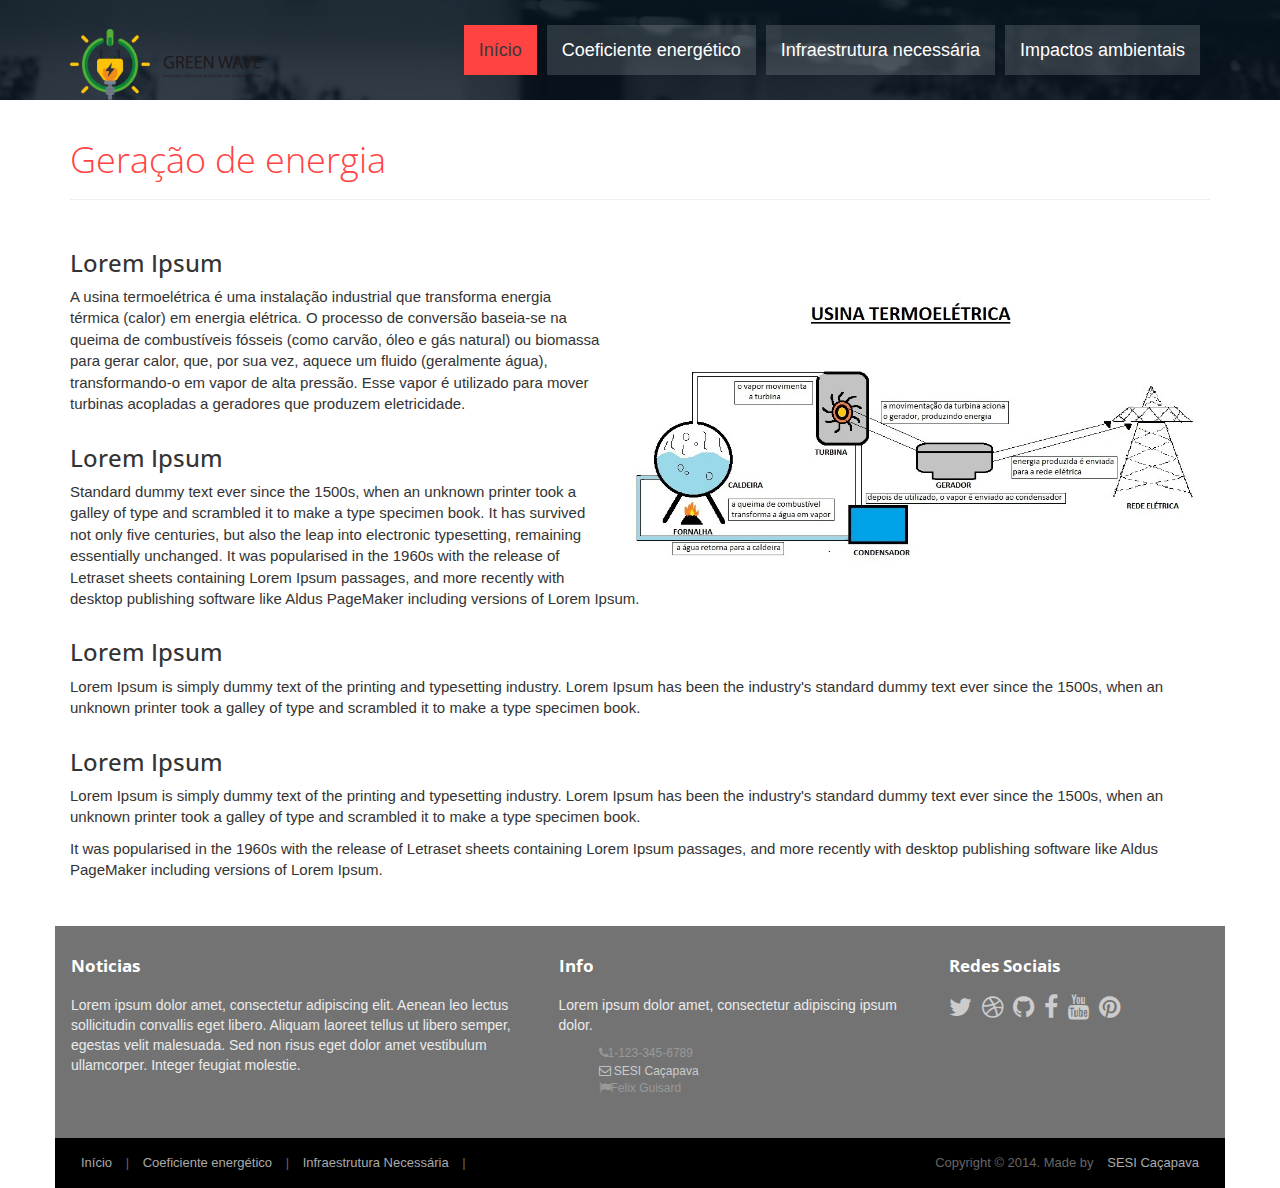
==== index.html @ 2f30c7b3 "Estrutura Index" ====
<!DOCTYPE html>
<html lang="pt-br">

<head>
  <meta charset="utf-8">
  <meta name="viewport" content="width=device-width, initial-scale=1.0">
  <meta name="description" content="Termoelétrica">
  <meta name="author" content="webThemez.com">
  <title>Termoelétrica</title>
  <link rel="stylesheet" media="screen" href="http://fonts.googleapis.com/css?family=Open+Sans:300,400,700">
  <link rel="stylesheet" href="assets/css/bootstrap.min.css">
  <link rel="stylesheet" href="assets/css/font-awesome.min.css">
  <link rel="stylesheet" href="assets/css/bootstrap-theme.css" media="screen">
  <link rel="stylesheet" href="assets/css/style.css">
</head>

<body>
  <div class="navbar navbar-inverse navbar-fixed-top headroom">
    <div class="container">
      <div class="navbar-header">
        <button type="button" class="navbar-toggle" data-toggle="collapse" data-target=".navbar-collapse"><span
            class="icon-bar"></span> <span class="icon-bar"></span> <span class="icon-bar"></span> </button>
        <a class="navbar-brand" href="index.html"><img src="assets/images/logo.png" alt="Logo Greenhome"
            class="logo"></a>
      </div>
      <div class="navbar-collapse collapse">
        <ul class="nav navbar-nav pull-right">
          <li class="active"><a href="index.html">Início</a></li>
          <li><a href="coeficiente.html">Coeficiente energético</a></li>
          <li><a href="infraestrutura.html">Infraestrutura necessária</a></li>
          <li><a href="impactos.html">Impactos ambientais</a></li>
        </ul>
      </div>
    </div>
  </div>

  <header id="head" class="secondary"></header>
  <div class="container infraestruturalist">
    <div class="row">
      <div class="col-md-12">
        <header class="page-header">
          <h1 class="page-title">Geração de energia</h1>
        </header>
      </div>
    </div>
    <div class="row">

      <div class="container">
    <div class="row">
  
      <article class="col-sm-12 maincontent">
        <h3>Lorem Ipsum</h3>
        <p><img src="assets/images/termoeletrica.jpg" alt="" class="img-rounded pull-right" width="600"> A usina termoelétrica 
          é uma instalação industrial que transforma energia térmica (calor) em energia elétrica. O processo de conversão 
          baseia-se na queima de combustíveis fósseis (como carvão, óleo e gás natural) ou biomassa para gerar calor, que, 
          por sua vez, aquece um fluido (geralmente água), transformando-o em vapor de alta pressão. Esse vapor é utilizado 
          para mover turbinas acopladas a geradores que produzem eletricidade.</p>
        <h3>Lorem Ipsum</h3>
        <p>Standard dummy text ever since the 1500s, when an unknown printer took a galley of type and scrambled it to
          make a type specimen book. It has survived not only five centuries, but also the leap into electronic
          typesetting, remaining essentially unchanged. It was popularised in the 1960s with the release of Letraset
          sheets containing Lorem Ipsum passages, and more recently with desktop publishing software like Aldus
          PageMaker including versions of Lorem Ipsum.</p>
        <h3>Lorem Ipsum</h3>
        <p> Lorem Ipsum is simply dummy text of the printing and typesetting industry. Lorem Ipsum has been the
          industry's standard dummy text ever since the 1500s, when an unknown printer took a galley of type and
          scrambled it to make a type specimen book.</p>
        <h3>Lorem Ipsum</h3>
        <p> Lorem Ipsum is simply dummy text of the printing and typesetting industry. Lorem Ipsum has been the
          industry's standard dummy text ever since the 1500s, when an unknown printer took a galley of type and
          scrambled it to make a type specimen book.</p>
        <p>It was popularised in the 1960s with the release of Letraset sheets containing Lorem Ipsum passages, and more
          recently with desktop publishing software like Aldus PageMaker including versions of Lorem Ipsum.</p>
      </article>
    </div>

  </div>
  <footer id="footer" class="top-space">

    <div class="footer1">
      <div class="container">
        <div class="row">
          <div class="col-md-5 panel">
            <h3 class="panel-title">Noticias</h3>
            <div class="panel-body">
              <p>Lorem ipsum dolor amet, consectetur adipiscing elit. Aenean leo lectus sollicitudin convallis eget
                libero. Aliquam laoreet tellus ut libero semper, egestas velit malesuada. Sed non risus eget dolor amet
                vestibulum ullamcorper. Integer feugiat molestie.</p>
            </div>
          </div>

          <div class="col-md-4 panel ">
            <h3 class="panel-title"> Info</h4>
              <div class="panel-body">
                <p>Lorem ipsum dolor amet, consectetur adipiscing ipsum dolor.</p>
                <ul>
                  <li><i class="fa fa-phone"></i>1-123-345-6789</li>
                  <li><a href="#"><i class="fa fa-envelope-o"></i> SESI Caçapava</a></li>
                  <li><i class="fa fa-flag"></i>Felix Guisard</li>
                </ul>
              </div>
          </div>

          <div class="col-md-3 panel">
            <h3 class="panel-title">Redes Sociais</h3>
            <div class="panel-body">
              <p class="follow-me-icons">
                <a href=""><i class="fa fa-twitter fa-2"></i></a>
                <a href=""><i class="fa fa-dribbble fa-2"></i></a>
                <a href=""><i class="fa fa-github fa-2"></i></a>
                <a href=""><i class="fa fa-facebook fa-2"></i></a>
                <a href=""><i class="fa fa-youtube fa-2"></i></a>
                <a href=""><i class="fa fa-pinterest fa-2"></i></a>
              </p>
            </div>
          </div>

        </div>
      </div>
    </div>

    <div class="footer2">
      <div class="container">
        <div class="row">

          <div class="col-md-6 panel">
            <div class="panel-body">
              <p class="simplenav">
                <a href="index.html">Início</a> |
                <a href="coeficiente.html">Coeficiente energético</a> |
                <a href="infraestrutura.html">Infraestrutura Necessária</a> |
              </p>
            </div>
          </div>

          <div class="col-md-6 panel">
            <div class="panel-body">
              <p class="text-right">
                Copyright &copy; 2014. Made by <a href="" rel="develop">SESI Caçapava</a>
              </p>
            </div>
          </div>

        </div> 
      </div>
    </div>

  </footer>





  <script src="http://ajax.googleapis.com/ajax/libs/jquery/1.10.2/jquery.min.js"></script>
  <script src="http://netdna.bootstrapcdn.com/bootstrap/3.0.0/js/bootstrap.min.js"></script>
  <script src="assets/js/headroom.min.js"></script>
  <script src="assets/js/jQuery.headroom.min.js"></script>
  <script src="assets/js/custom.js"></script>
</body>

</html>
---- assets/css/style.css ----
h1, h2, h3, h4, h5, h6 {
	font-family: "Open sans", Helvetica, Arial;
}
a {
color:#FF4242;
text-decoration: none;
}
p {
	font-size: 15px;
}
h1, .h1, h2, .h2, h3, .h3 {
	margin-top: 30px;
}
blockquote {
	font-style: italic;
	font-family: Georgia;
	color: #999;
	margin: 30px 0 30px;
}
label {
	color: #777;
}
.herotxt{
	background:#FF4242;
}
 
.herotxt p {
	font-size: 20px;
	color:#fff;
}
.herotxt span {
color: #fff;
display: block;
font-size: 35px;
line-height: 45px;
font-weight: normal;
margin-bottom: 12px; 
}
.herotxt p {
margin-bottom: 0;
}
.herotxt .btn-download a {
margin-top: 37px;
text-align: center;
display: inline-block;
background: #FFF317;
font-size: 18px;
padding: 10px 25px;
text-decoration:none;
color:#222;
} 
.herotxt .btn-download{ 
text-align: center;
} 
.highlight {
	margin-top: 40px;
	border-left: 1px solid rgba(255, 255, 255, 0.13);
}
.highlight:first-child {
	border: none;
}

.headroom {
	-webkit-transition: all 0.4s ease-out;
	-moz-transition: all 0.4s ease-out;
	-o-transition: all 0.4s ease-out;
	transition: all 0.4s ease-out;
}
.navbar-nav .dropdown-menu {
	left: -5px;
	font-size: 13px;
	background-color:#ff4242;
}
.navbar-nav .dropdown-menu > li > a{
	color:#fff;
}
.navbar-inverse .navbar-nav > li > a, .navbar-inverse .navbar-nav > .open ul > a {
color: rgba(255, 255, 255, 1); 
background: rgba(255, 255, 255, 0.15);
}
.navbar-inverse {
	background:transparent;
}
.navbar-nav>li{
	margin-right: 10px;
}
.navbar-nav>li>a {
	font-size: 18px;
}
.navbar-inverse{
	border:none !important;	
}
.navbar-inverse .navbar-nav > .active > a, .navbar-nav>li:hover { 
color: #3A3A3A !important;
background:#FF4242;
}
.navbar-fixed-top, .navbar-fixed-bottom { 
z-index: 9999;
}
.navbar-fixed-top{
	position:absolute;
	}
.btn:hover{
	color: #3A3A3A !important;
background: #2ED037;
}
.btn{
	color: #3A3A3A !important;
background: #85E556;
}
.btn-action, .btn-primary {
color: #3A3A3A !important;
background: #85E556;
}

#head {
	background: #181015 url( ../images/bg_header.jpg) no-repeat;
	background-size: cover;
	min-height: 520px;
	text-align: center;
	padding-top: 240px;
	color: white;
	font-family: "Open sans", Helvetica, Arial;
	font-weight: 300;
}
#head.secondary {
	height: 100px;
	min-height: 100px;
	padding-top: 0px;
}
#head .lead {
	font-family: "Open sans", Helvetica, Arial;
	font-size: 44px;
	margin-bottom: 6px;
	color: white;
	line-height: 1.15em;
}
#head .tagline {
	color: rgba(255,255,255,0.75);
	margin-bottom: 25px;
}
#head .tagline a {
	color: #fff;
}
#head .btn {
	margin-bottom: 10px;
}
#head .btn-default {
	text-shadow: none;
	background: transparent;
	color: rgba(255,255,255,.5);
	-webkit-box-shadow: inset 0px 0px 0px 3px rgba(255,255,255,.5);
	-moz-box-shadow: inset 0px 0px 0px 3px rgba(255,255,255,.5);
	box-shadow: inset 0px 0px 0px 3px rgba(255,255,255,.5);
	background: transparent;
}
#head .btn-default:hover,  #head .btn-default:focus {
	color: rgba(255,255,255,.8);
	-webkit-box-shadow: inset 0px 0px 0px 3px rgba(255,255,255,.8);
	-moz-box-shadow: inset 0px 0px 0px 3px rgba(255,255,255,.8);
	box-shadow: inset 0px 0px 0px 3px rgba(255,255,255,.8);
	background: transparent;
}
#head .btn-default:active,  #head .btn-default.active {
	color: #fff;
	-webkit-box-shadow: inset 0px 0px 0px 3px #fff;
	-moz-box-shadow: inset 0px 0px 0px 3px #fff;
	box-shadow: inset 0px 0px 0px 3px #fff;
	background: transparent;
}
.panel {
	margin-bottom: 0px;
	background-color: transparent;
	border: 1px solid transparent;
	border-radius: 0px;
	-webkit-box-shadow: none;
	box-shadow: none;
}
.panel-body {
	padding: 0px;
}
.sectionBox {
	padding-top: 35px;
	padding-bottom:40px;
} 
.slideUp {
	top: -100px;
}
.headroom {
	-webkit-transition: all 0.4s ease-out;
	-moz-transition: all 0.4s ease-out;
	-o-transition: all 0.4s ease-out;
	transition: all 0.4s ease-out;
}
.infraestruturalist .btn {
	padding: 10px 38px;
	font-weight: bold;
	border: 0 none;
	-webkit-border-radius: 3px;
	-moz-border-radius: 3px;
	border-radius: 3px;
	width:100%;
}
/* Highlights*/
.highlight {
	margin-top: 40px;
}
.h-caption {
	text-align: center;
}
.h-caption i {
	display: block;
	font-size: 46px;
	color: #fff;
	float:left;	
	margin-right: 9px; 
}
.thumbnail {
display: block;
padding: 0px;
border-radius: 0;
}
.h-caption h4 {
	color: #000;
	font-size: 22px;
	font-weight: normal; 
	text-align:left; 
	padding-bottom:15px;	
}
.h-caption .fa {
color: #FF4242;
font-size: 32px;
}
.caption h4 {
	color: #000;
	font-size: 22px;
	font-weight: normal; 
	text-align:left; 
}
.jumbotron p {
	font-size: inherit;
	color: #555;
	font-size: 16px;
	padding: 0px;
}
.jumbotron .fa{ 
	color:#FF4242;
	}
.jumbotron { 
background:#fff;
}
.page-title {
	margin-top: 20px;
	font-weight: 300;
	color:#FF4242;
}
.text-muted {
	color: #888;
}
.breadcrumb {
	background: none;
	padding: 0;
	margin: 30px 0 0px 0;
}
ul.list-spaces li {
	margin-bottom: 10px;
}
.bgColor1 {
	background-color: #323a47;
	color: #fff;
}
.bgColor1 .fa {
	color: #fff;
}
/* Helpers */
.container-full {
	margin: 0 auto;
	width: 100%;
}
.top-space {
	margin-top: 35px;
}
.top-margin {
	margin-top: 20px;
}
img {
	max-width: 100%;
}
img.pull-right {
	margin-left: 10px;
}
img.pull-left {
	margin-right: 10px;
}
#map {
	width: 100%;
	height: 280px;
}
#social {
	margin-top: 50px;
	margin-bottom: 50px;
}
#social .wrapper {
	width: 340px;
	margin: 0 auto;
}
.sidebar {
	padding-top: 36px;
	padding-bottom: 30px;
}
.sidebar .panel {
	margin-bottom: 20px;
}
.sidebar h1, .sidebar .h1, .sidebar h2, .sidebar .h2, .sidebar h3, .sidebar .h3 {
	margin-top: 20px;
}
.glyphicon-lg{font-size:3em}
.blockquote-box{margin-bottom:25px}
.blockquote-box .square{
width: 92px;
min-height: 50px;
margin-right: 22px;
text-align: center!important;
background-color: #FFFFFF;
padding: 20px 0;
border: 1px solid #e6e6e6;}
.blockquote-box.blockquote-primary{border-color:#357EBD}
.blockquote-box.blockquote-primary .square{color: #FF4242;}
.blockquote-box.blockquote-success{border-color:#4CAE4C}
.blockquote-box.blockquote-success .square{color: #FF4242;}
.blockquote-box.blockquote-info{border-color:#46B8DA}
.blockquote-box.blockquote-info .square{color: #FF4242;}
.blockquote-box.blockquote-warning{border-color:#EEA236}
.blockquote-box.blockquote-warning .square{color: #FF4242;}
.blockquote-box.blockquote-danger{border-color:#D43F3A}
.blockquote-box.blockquote-danger .square{color: #FF4242;}
/* Footer */
.footer1 {
	background:#737373;
	padding: 30px 0 0 0;
	font-size: 12px;
	color: #999;
}
.footer1 a {
	color: #ccc;
}
.footer1 a:hover {
	color: #fff;
}
.footer1 .panel {
	margin-bottom: 30px;
}
.footer1 .panel-title {
	font-size: 17px;
	font-weight: bold;
	color: #fff;
	margin: 0 0 20px;
}
.footer1 .entry-meta {
	border-top: 1px solid #ccc;
	border-bottom: 1px solid #ccc;
	margin: 0 0 35px 0;
	padding: 2px 0;
	color: #888888;
	font-size: 12px;
	font-size: 0.75rem;
}
.footer1 .entry-meta a {
	color: #333333;
}
.footer1 .entry-meta .meta-in {
	border-top: 1px solid #ccc;
	border-bottom: 1px solid #ccc;
	padding: 10px 0;
}
.follow-me-icons {
	font-size: 30px;
}
.follow-me-icons i {
	float: left;
	margin: 0 10px 0 0;
	font-size: 25px;
}
.footer2 {
	background: #000;
	padding: 15px 0;
	color: #777;
	font-size: 13px;
}
.footer2 a {
	color: #aaa;
	padding: 0px 10px;
	font-size: 13px;
}
.footer1 p {
	font-size: 14px;
	color: #ececec;
}
.footer2 a:hover {
	color: #fff;
}
.footer2 p {
	margin: 0;
	color: #666;
	font-size: 13px;
}
.panel-simplenav {
	margin-left: -5px;
}
.panel-simplenav a {
	margin: 0 5px;
}
/* carousel */
#quote-carousel {
	padding: 0 10px 30px 10px;
	margin-top: 30px 0px 0px;
}
/* Control buttons  */
#quote-carousel .carousel-control {
	background: none;
	color: #222;
	font-size: 2.3em;
	text-shadow: none;
	margin-top: 30px;
}
/* Previous button  */
#quote-carousel .carousel-control.left {
	left: -12px;
}
/* Next button  */
#quote-carousel .carousel-control.right {
	right: -12px !important;
}
/* Changes the position of the indicators */
#quote-carousel .carousel-indicators {
	right: 50%;
	top: auto;
	bottom: 0px;
	margin-right: -19px;
}
/* Changes the color of the indicators */
#quote-carousel .carousel-indicators li {
	background: #c0c0c0;
}
.item p {
	font-size: 16px;
}
#quote-carousel .carousel-indicators .active {
	background: #333333;
}
#quote-carousel img {
	width: 250px;
	height: 100px;
}
/* End carousel */

.item blockquote {
	border-left: none;
	margin: 0;
}
.item blockquote img {
	margin-bottom: 10px;
}
.item blockquote p:before {
	content: "\f10d";
	font-family: 'Fontawesome';
	float: left;
	margin-right: 10px;
}
footer ul li {
	list-style: none;
}
#map-canvas {
	height: 100%;
	margin: 0px;
	padding: 0px
}
/* ------- */

.isotopeWrapper article {
	margin-bottom: 30px;
}
nav#filter {
	margin-bottom: 1.5em;
}
nav#filter li {
	display: inline-block;
	margin: 0 0 0 5px;
}
nav#filter a {
	padding: 4px 12px;
	line-height: 20px; 
	text-decoration: none;
	color: #ABABAB; 
font-size: 18px;
}
nav#filter a.current {
	background: #fff;
	color: #FF3F3F;
}
.iconColor .fa {
	color: #ee0c45;
}
.-items article img {
	width: 100%;
}
.-item {
	display: block;
	position: relative;
	-webkit-transition: all 0.2s ease-in-out;
	-moz-transition: all 0.2s ease-in-out;
	-o-transition: all 0.2s ease-in-out;
	transition: all 0.2s ease-in-out;
}
.-item img {
	-webkit-transition: all 300ms linear;
	-moz-transition: all 300ms linear;
	-o-transition: all 300ms linear;
	-ms-transition: all 300ms linear;
	transition: all 300ms linear;
}
.-item .-desc {
	display: block;
	opacity: 0;
	position: absolute;
	width: 100%;
	left: 0;
	top: 0;
	color: rgba(220, 220, 220);
}
.fancybox-overlay {
	background: rgba(0, 0, 0, 0.64);
}
.-item:hover .-desc {
	padding-top: 20%;
	height: 100%;
	transition: all 200ms ease-in-out 0s;
	opacity: 1;
	background: rgba(61, 61, 61, 0.72);
}
.isotope-item {
	margin-bottom: 25px;
	display: inline-block;
	list-style: none;
}
.-item .-desc a {
	color: #fff;
	text-align: center;
	display: block;
}
.-item .-desc a:hover {
	/*text-shadow: 2px 2px 1px rgba(0, 0, 0, 0.7);*/
	text-decoration: none;
}
.-item .-desc .folio-info {
	top: -20px;
	padding: 30px;
	height: 0;
	opacity: 0;
	position: relative;
}
.-item:hover .folio-info {
	height: 100%;
	opacity: 1;
	transition: all 500ms ease-in-out 0s;
	top: 5px;
}
.-item .-desc .folio-info h5 {
	text-transform: uppercase;
	text-align: center;
	font-weight: bold;
	font-size: 1.4em;
}
.-item .-desc .folio-info p {
	color: #ffffff;
	font-size: 12px;
}
.-details {
padding: 20px;
background: #fff;
border: none;
position: relative; 
}

/**
  MEDIA QUERIES
*/
@media (max-width: 767px) {
#head {
	min-height: 420px;
	padding-top: 160px;
}
#head .lead {
	font-size: 34px;
}
.navbar-collapse{
background:rgba(0,0,0,0.80)	;
	}
}

/* Small devices (tablets, 768px and up) */
@media (min-width: 768px) {
#quote-carousel {
	margin-bottom: 0;
	padding: 0 40px 30px 40px;
	margin-top: 30px;
}
}

@media (max-width: 767px) {
.navbar-collapse ul {
	text-align: right;
	margin-right: 0px;
}
}

/* Small devices (tablets, up to 768px) */
@media (max-width: 768px) {
/* Make the indicators larger for easier clicking with fingers/thumb on mobile */    
#quote-carousel .carousel-indicators {
	bottom: -20px !important;
}
.navbar-inverse .navbar-collapse, .navbar-inverse .navbar-form {
	border-color: #101010;
	overflow: hidden;
}
.navbar-inverse .navbar-nav .open .dropdown-menu>li>a {
	color: #fff;
}
#quote-carousel .carousel-indicators li {
	display: inline-block;
	margin: 0px 5px;
	width: 15px;
	height: 15px;
}
#quote-carousel .carousel-indicators li.active {
	margin: 0px 5px;
	width: 20px;
	height: 20px;
}
}
.logo {
    width: 192px;  /* Define a largura */
    height: auto;  /* Mantém a proporção da altura */
}
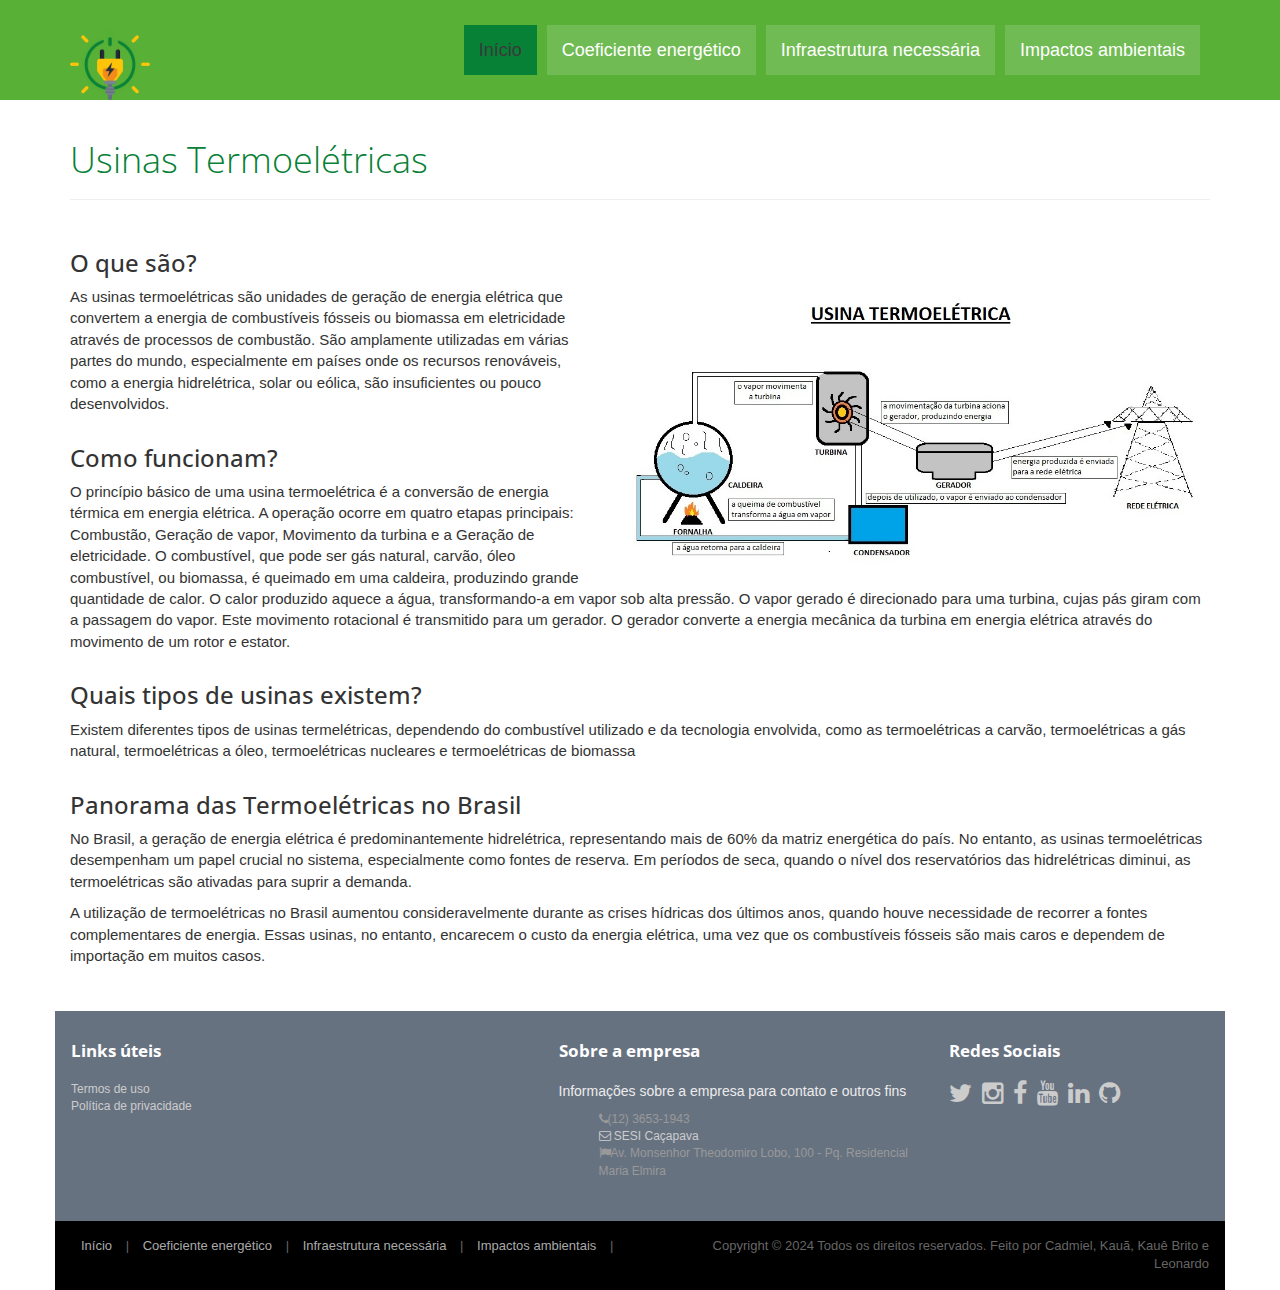
==== commit c6b7cc04: "Versão completa" ====
--- a/index.html
+++ b/index.html
@@ -5,7 +5,7 @@
   <meta charset="utf-8">
   <meta name="viewport" content="width=device-width, initial-scale=1.0">
   <meta name="description" content="Termoelétrica">
-  <meta name="author" content="webThemez.com">
+  <meta name="author" content="Equipe 7">
   <title>Termoelétrica</title>
   <link rel="stylesheet" media="screen" href="http://fonts.googleapis.com/css?family=Open+Sans:300,400,700">
   <link rel="stylesheet" href="assets/css/bootstrap.min.css">
@@ -35,127 +35,147 @@
   </div>
 
   <header id="head" class="secondary"></header>
-  <div class="container infraestruturalist">
+  <div class="container lista">
     <div class="row">
       <div class="col-md-12">
         <header class="page-header">
-          <h1 class="page-title">Geração de energia</h1>
+          <h1 class="page-title">Usinas Termoelétricas</h1>
         </header>
       </div>
     </div>
     <div class="row">
 
       <div class="container">
-    <div class="row">
-  
-      <article class="col-sm-12 maincontent">
-        <h3>Lorem Ipsum</h3>
-        <p><img src="assets/images/termoeletrica.jpg" alt="" class="img-rounded pull-right" width="600"> A usina termoelétrica 
-          é uma instalação industrial que transforma energia térmica (calor) em energia elétrica. O processo de conversão 
-          baseia-se na queima de combustíveis fósseis (como carvão, óleo e gás natural) ou biomassa para gerar calor, que, 
-          por sua vez, aquece um fluido (geralmente água), transformando-o em vapor de alta pressão. Esse vapor é utilizado 
-          para mover turbinas acopladas a geradores que produzem eletricidade.</p>
-        <h3>Lorem Ipsum</h3>
-        <p>Standard dummy text ever since the 1500s, when an unknown printer took a galley of type and scrambled it to
-          make a type specimen book. It has survived not only five centuries, but also the leap into electronic
-          typesetting, remaining essentially unchanged. It was popularised in the 1960s with the release of Letraset
-          sheets containing Lorem Ipsum passages, and more recently with desktop publishing software like Aldus
-          PageMaker including versions of Lorem Ipsum.</p>
-        <h3>Lorem Ipsum</h3>
-        <p> Lorem Ipsum is simply dummy text of the printing and typesetting industry. Lorem Ipsum has been the
-          industry's standard dummy text ever since the 1500s, when an unknown printer took a galley of type and
-          scrambled it to make a type specimen book.</p>
-        <h3>Lorem Ipsum</h3>
-        <p> Lorem Ipsum is simply dummy text of the printing and typesetting industry. Lorem Ipsum has been the
-          industry's standard dummy text ever since the 1500s, when an unknown printer took a galley of type and
-          scrambled it to make a type specimen book.</p>
-        <p>It was popularised in the 1960s with the release of Letraset sheets containing Lorem Ipsum passages, and more
-          recently with desktop publishing software like Aldus PageMaker including versions of Lorem Ipsum.</p>
-      </article>
-    </div>
+        <div class="row">
 
-  </div>
-  <footer id="footer" class="top-space">
+          <article class="col-sm-12 maincontent">
+            <h3>O que são?</h3>
+            <p><img src="assets/images/termoeletrica.jpg" alt="" class="img-rounded pull-right" width="600"> As usinas
+              termoelétricas são unidades de geração de energia elétrica que convertem a energia de combustíveis
+              fósseis ou biomassa em eletricidade através de processos de combustão. São amplamente utilizadas em várias
+              partes
+              do mundo, especialmente em países onde os recursos renováveis, como a energia hidrelétrica, solar ou
+              eólica, são
+              insuficientes ou pouco desenvolvidos.</p>
+            <h3>Como funcionam?</h3>
+            <p>O princípio básico de uma usina termoelétrica é a conversão de energia térmica em energia elétrica. A
+              operação
+              ocorre em quatro etapas principais:
+              Combustão, Geração de vapor, Movimento da turbina e a Geração de eletricidade. O combustível, que pode ser
+              gás natural, carvão, óleo combustível, ou biomassa, é queimado em uma caldeira,
+              produzindo grande quantidade de calor. O calor produzido aquece a água, transformando-a em vapor sob alta
+              pressão.
+              O vapor gerado é direcionado para uma turbina, cujas pás giram com a passagem do vapor.
+              Este movimento rotacional é transmitido para um gerador.
+              O gerador converte a energia mecânica da turbina em energia elétrica através do
+              movimento de um rotor e estator.</p>
+            <h3>Quais tipos de usinas existem?</h3>
+            <p>Existem diferentes tipos de usinas termelétricas, dependendo do combustível utilizado e da tecnologia
+              envolvida,
+              como as termoelétricas a carvão, termoelétricas a gás natural, termoelétricas a óleo, termoelétricas
+              nucleares e
+              termoelétricas de biomassa</p>
+            <h3>Panorama das Termoelétricas no Brasil</h3>
+            <p>No Brasil, a geração de energia elétrica é predominantemente hidrelétrica, representando mais de 60% da
+              matriz energética do país. No entanto, as usinas termoelétricas desempenham um papel crucial no sistema,
+              especialmente como fontes de reserva. Em períodos de seca, quando o nível dos reservatórios das
+              hidrelétricas
+              diminui, as termoelétricas são ativadas para suprir a demanda.</p>
+            <p>A utilização de termoelétricas no Brasil aumentou consideravelmente durante as crises hídricas dos
+              últimos anos,
+              quando houve necessidade de recorrer a fontes complementares de energia. Essas usinas, no entanto,
+              encarecem
+              o custo da energia elétrica, uma vez que os combustíveis fósseis são mais caros e dependem de importação
+              em
+              muitos casos.</p>
+          </article>
+        </div>
 
-    <div class="footer1">
-      <div class="container">
-        <div class="row">
-          <div class="col-md-5 panel">
-            <h3 class="panel-title">Noticias</h3>
-            <div class="panel-body">
-              <p>Lorem ipsum dolor amet, consectetur adipiscing elit. Aenean leo lectus sollicitudin convallis eget
-                libero. Aliquam laoreet tellus ut libero semper, egestas velit malesuada. Sed non risus eget dolor amet
-                vestibulum ullamcorper. Integer feugiat molestie.</p>
+      </div>
+      <footer id="footer" class="top-space">
+
+        <div class="footer1">
+          <div class="container">
+            <div class="row">
+              <div class="col-md-5 panel">
+                <h3 class="panel-title">Links úteis</h3>
+                <div class="panel-body">
+                  <a href="assets/docs/termosdeuso.pdf" target="_blank">Termos de uso</a>
+                  <br>
+                  <a href="assets/docs/politicadeprivacidade.pdf" target="_blank">Política de privacidade</a>
+                </div>
+              </div>
+
+              <div class="col-md-4 panel ">
+                <h3 class="panel-title"> Sobre a empresa</h4>
+                  <div class="panel-body">
+                    <p>Informações sobre a empresa para contato e outros fins</p>
+                    <ul>
+                      <li><i class="fa fa-phone"></i>(12) 3653-1943</li>
+                      <li><a href="mailto:ce207@sesisp.org.br"><i class="fa fa-envelope-o"></i> SESI Caçapava</a></li>
+                      <li><i class="fa fa-flag"></i>Av. Monsenhor Theodomiro Lobo, 100 - Pq. Residencial Maria Elmira
+                      </li>
+                    </ul>
+                  </div>
+              </div>
+
+              <div class="col-md-3 panel">
+                <h3 class="panel-title">Redes Sociais</h3>
+                <div class="panel-body">
+                  <p class="follow-me-icons">
+                    <a href="https://twitter.com/SesiSaoPaulo"><i class="fa fa-twitter fa-2"></i></a>
+                    <a href="https://www.instagram.com/sesisp"><i class="fa fa-instagram fa-2"></i></a>
+                    <a href="https://www.facebook.com/sesisp"><i class="fa fa-facebook fa-2"></i></a>
+                    <a href="https://www.youtube.com/SesiSaoPauloOficial"><i class="fa fa-youtube fa-2"></i></a>
+                    <a href="https://www.linkedin.com/company/sesisp"><i class="fa fa-linkedin fa-2"></i></a>
+                    <a href="https://github.com/QR-Cadmiel/greenwavequipe7"><i class="fa fa-github fa-2"></i></a>
+                  </p>
+                </div>
+              </div>
+
             </div>
           </div>
+        </div>
 
-          <div class="col-md-4 panel ">
-            <h3 class="panel-title"> Info</h4>
-              <div class="panel-body">
-                <p>Lorem ipsum dolor amet, consectetur adipiscing ipsum dolor.</p>
-                <ul>
-                  <li><i class="fa fa-phone"></i>1-123-345-6789</li>
-                  <li><a href="#"><i class="fa fa-envelope-o"></i> SESI Caçapava</a></li>
-                  <li><i class="fa fa-flag"></i>Felix Guisard</li>
-                </ul>
+        <div class="footer2">
+          <div class="container">
+            <div class="row">
+
+              <div class="col-md-6 panel">
+                <div class="panel-body">
+                  <p class="simplenav">
+                    <a href="index.html">Início</a> |
+                    <a href="coeficiente.html">Coeficiente energético</a> |
+                    <a href="infraestrutura.html">Infraestrutura necessária</a> |
+                    <a href="impactos.html">Impactos ambientais</a> |
+                  </p>
+                </div>
               </div>
-          </div>
 
-          <div class="col-md-3 panel">
-            <h3 class="panel-title">Redes Sociais</h3>
-            <div class="panel-body">
-              <p class="follow-me-icons">
-                <a href=""><i class="fa fa-twitter fa-2"></i></a>
-                <a href=""><i class="fa fa-dribbble fa-2"></i></a>
-                <a href=""><i class="fa fa-github fa-2"></i></a>
-                <a href=""><i class="fa fa-facebook fa-2"></i></a>
-                <a href=""><i class="fa fa-youtube fa-2"></i></a>
-                <a href=""><i class="fa fa-pinterest fa-2"></i></a>
-              </p>
+              <div class="col-md-6 panel">
+                <div class="panel-body">
+                  <p class="text-right">
+                    Copyright &copy; 2024 Todos os direitos reservados. Feito por Cadmiel, Kauã, Kauê Brito e
+                    Leonardo</a>
+                  </p>
+                </div>
+              </div>
+
             </div>
           </div>
+        </div>
 
-        </div>
-      </div>
-    </div>
-
-    <div class="footer2">
-      <div class="container">
-        <div class="row">
-
-          <div class="col-md-6 panel">
-            <div class="panel-body">
-              <p class="simplenav">
-                <a href="index.html">Início</a> |
-                <a href="coeficiente.html">Coeficiente energético</a> |
-                <a href="infraestrutura.html">Infraestrutura Necessária</a> |
-              </p>
-            </div>
-          </div>
-
-          <div class="col-md-6 panel">
-            <div class="panel-body">
-              <p class="text-right">
-                Copyright &copy; 2014. Made by <a href="" rel="develop">SESI Caçapava</a>
-              </p>
-            </div>
-          </div>
-
-        </div> 
-      </div>
-    </div>
-
-  </footer>
+      </footer>
 
 
 
 
 
-  <script src="http://ajax.googleapis.com/ajax/libs/jquery/1.10.2/jquery.min.js"></script>
-  <script src="http://netdna.bootstrapcdn.com/bootstrap/3.0.0/js/bootstrap.min.js"></script>
-  <script src="assets/js/headroom.min.js"></script>
-  <script src="assets/js/jQuery.headroom.min.js"></script>
-  <script src="assets/js/custom.js"></script>
+      <script src="http://ajax.googleapis.com/ajax/libs/jquery/1.10.2/jquery.min.js"></script>
+      <script src="http://netdna.bootstrapcdn.com/bootstrap/3.0.0/js/bootstrap.min.js"></script>
+      <script src="assets/js/headroom.min.js"></script>
+      <script src="assets/js/jQuery.headroom.min.js"></script>
+      <script src="assets/js/custom.js"></script>
 </body>
 
 </html>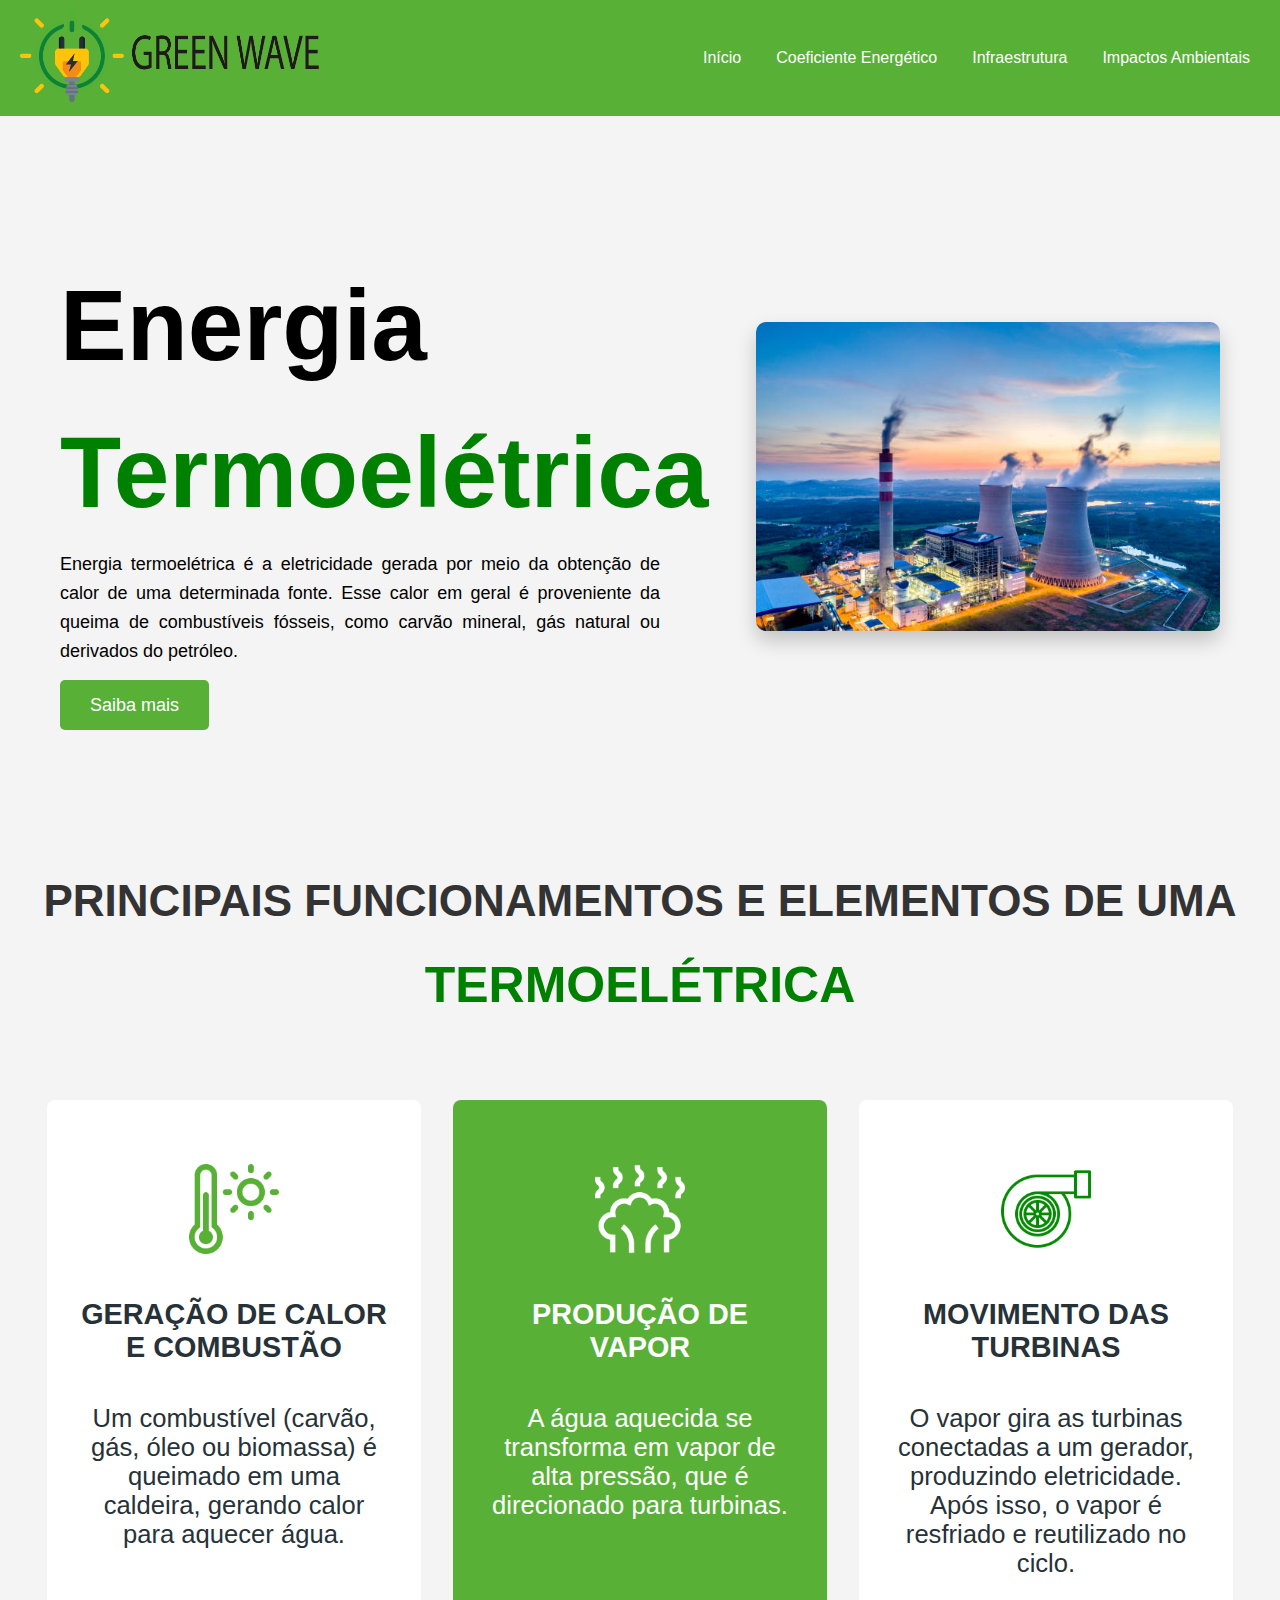
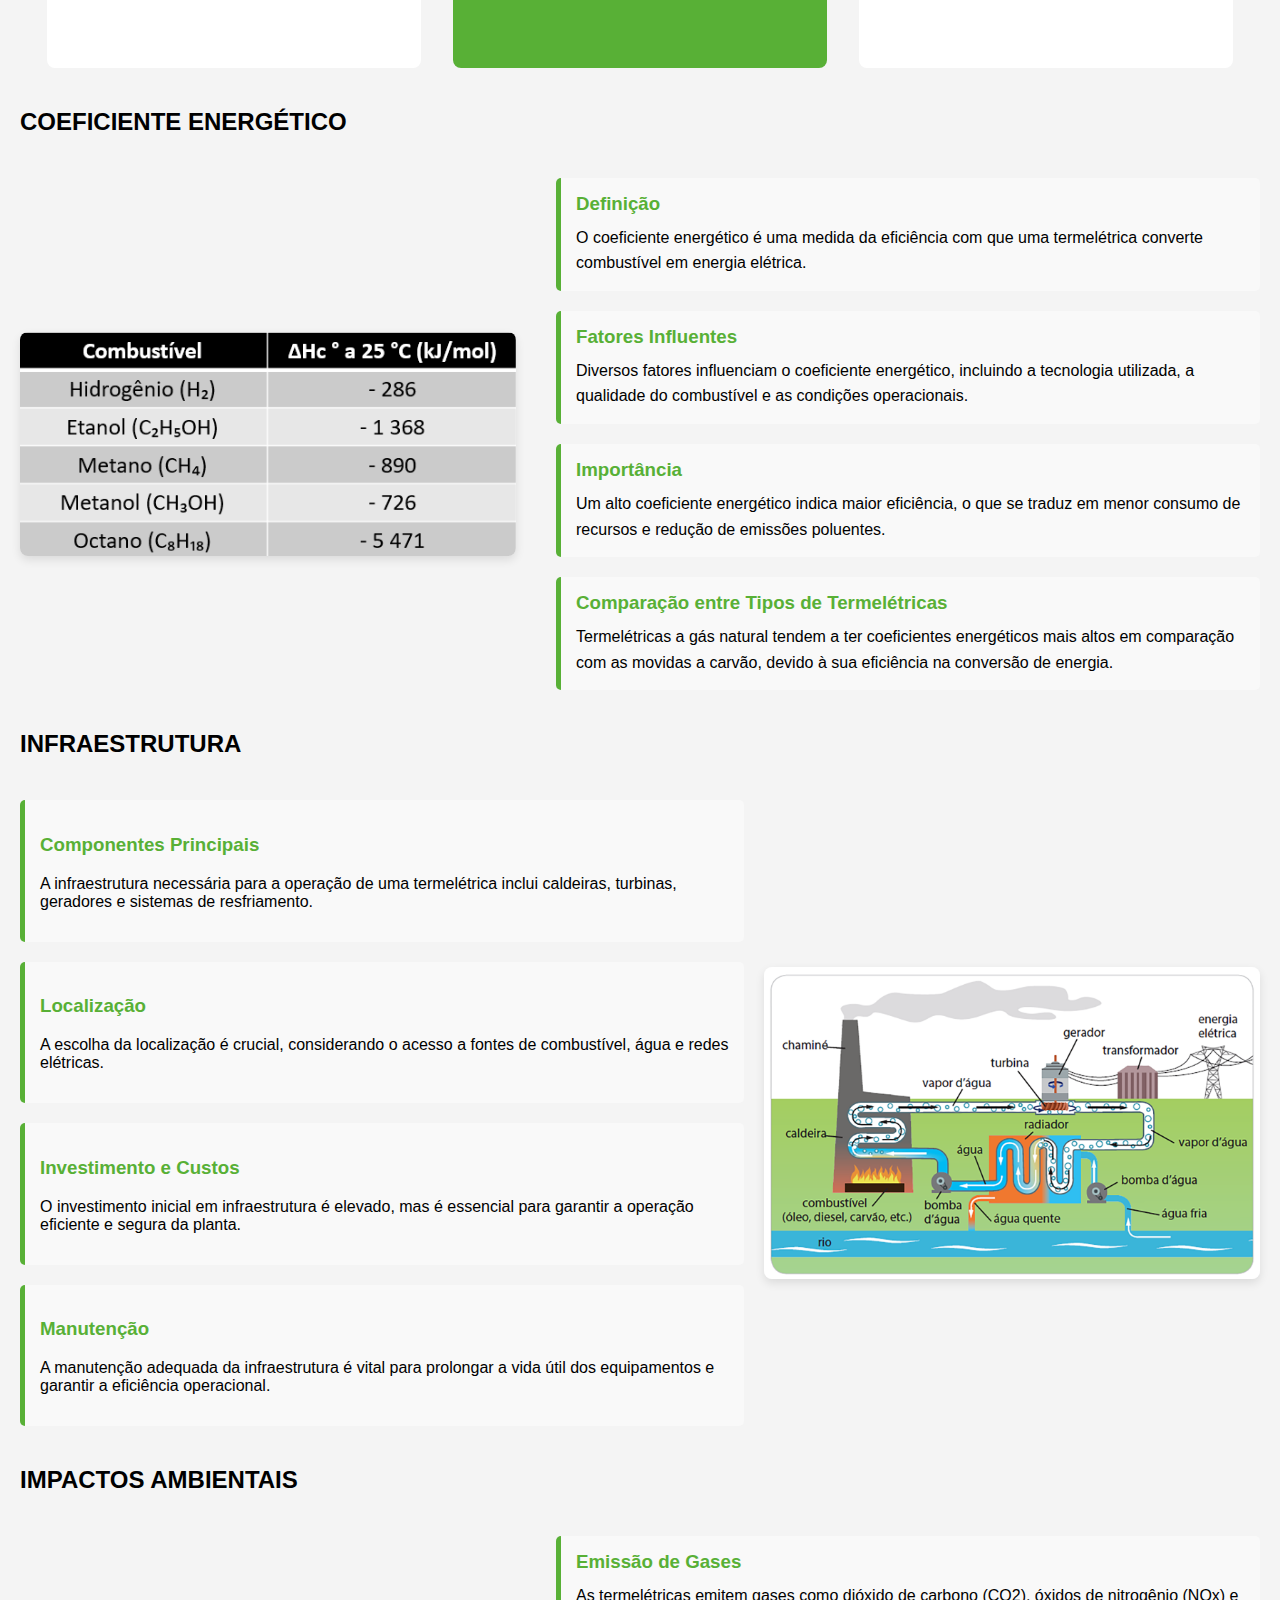
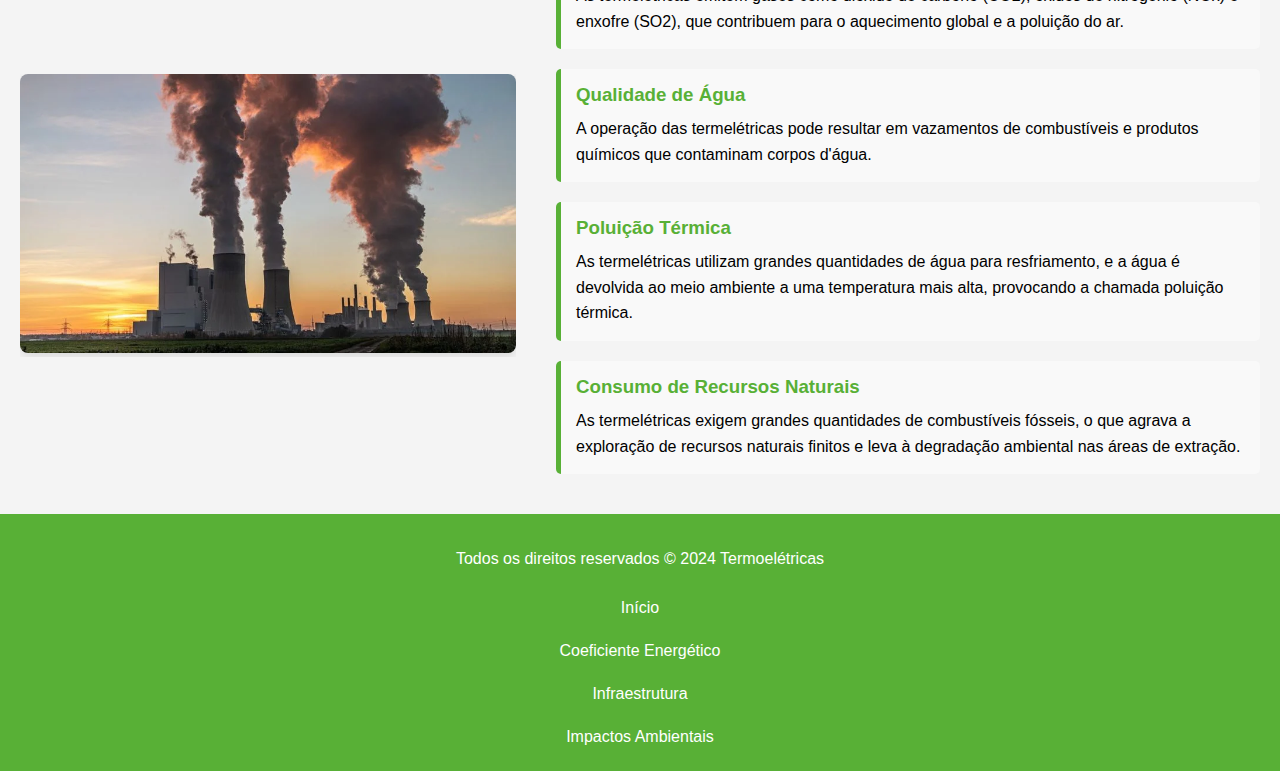
==== commit 9acf6d7f: "Nova versão" ====
--- a/index.html
+++ b/index.html
@@ -1,181 +1,213 @@
 <!DOCTYPE html>
-<html lang="pt-br">
-
+<html lang="pt-BR">
 <head>
-  <meta charset="utf-8">
-  <meta name="viewport" content="width=device-width, initial-scale=1.0">
-  <meta name="description" content="Termoelétrica">
-  <meta name="author" content="Equipe 7">
-  <title>Termoelétrica</title>
-  <link rel="stylesheet" media="screen" href="http://fonts.googleapis.com/css?family=Open+Sans:300,400,700">
-  <link rel="stylesheet" href="assets/css/bootstrap.min.css">
-  <link rel="stylesheet" href="assets/css/font-awesome.min.css">
-  <link rel="stylesheet" href="assets/css/bootstrap-theme.css" media="screen">
-  <link rel="stylesheet" href="assets/css/style.css">
+    <meta charset="UTF-8">
+    <meta name="viewport" content="width=device-width, initial-scale=1.0">
+    <title>Termoelétricas</title>
+    <link rel="stylesheet" href="styles.css">
 </head>
-
 <body>
-  <div class="navbar navbar-inverse navbar-fixed-top headroom">
-    <div class="container">
-      <div class="navbar-header">
-        <button type="button" class="navbar-toggle" data-toggle="collapse" data-target=".navbar-collapse"><span
-            class="icon-bar"></span> <span class="icon-bar"></span> <span class="icon-bar"></span> </button>
-        <a class="navbar-brand" href="index.html"><img src="assets/images/logo.png" alt="Logo Greenhome"
-            class="logo"></a>
-      </div>
-      <div class="navbar-collapse collapse">
-        <ul class="nav navbar-nav pull-right">
-          <li class="active"><a href="index.html">Início</a></li>
-          <li><a href="coeficiente.html">Coeficiente energético</a></li>
-          <li><a href="infraestrutura.html">Infraestrutura necessária</a></li>
-          <li><a href="impactos.html">Impactos ambientais</a></li>
-        </ul>
-      </div>
+
+    <header>
+        <div class="logo">
+            <img src="img/logo4.png" alt="Logo">
+        </div>
+        
+        <!-- Menu hambúrguer -->
+        <input type="checkbox" id="menu-toggle" class="menu-toggle">
+        <label for="menu-toggle" class="menu-icon">
+            <span></span>
+            <span></span>
+            <span></span>
+        </label>
+    
+        <!-- Navegação -->
+        <nav class="menu">
+            <a href="#inicio" onclick="document.getElementById('menu-toggle').checked = false;">Início</a>
+            <a href="#coeficiente-energetico" onclick="document.getElementById('menu-toggle').checked = false;">Coeficiente Energético</a>
+            <a href="#infraestrutura" onclick="document.getElementById('menu-toggle').checked = false;">Infraestrutura</a>
+            <a href="#impactos-ambientais" onclick="document.getElementById('menu-toggle').checked = false;">Impactos Ambientais</a>
+        </nav>
+    </header>
+    
+
+<main>
+    <!-- Seção de introdução -->
+    <section id="inicio">
+        <div class="container">
+            <div class="intro-content">
+                <div class="intro-text">
+                    <h1 class="highlight"> <span class="preto">Energia</span>  </h1>
+                    <h1><span class="verde">Termoelétrica</span></h1>
+                    <p>Energia termoelétrica é a eletricidade gerada por meio da obtenção de calor de uma determinada fonte. Esse calor em geral é proveniente da queima de combustíveis fósseis, como carvão mineral, gás natural ou derivados do petróleo.</p>
+                    <a href="#coeficiente-energetico" class="cta-button">Saiba mais</a>
+                </div>
+                <div class="image-preview">
+                    <img src="img/termoeletrica.jpg" alt="Termoelétrica">
+                </div>
+            </div>
+        </div>
+    </section>
+
+    <div class="opportunities">
+        <h2 class="opportunities__title-main">PRINCIPAIS FUNCIONAMENTOS E ELEMENTOS DE UMA</h2>
+        <h2 class="opportunities__title-main2">TERMOELÉTRICA</h2>
+        <br>
+        <br>
+        <br>
+        <div class="opportunities__body">
+            <div class="opportunity">
+                <img src="img/quente.png" alt="Icon" class="opportunity__icon">
+                <h4 class="opportunity__title">GERAÇÃO DE CALOR <br> E COMBUSTÃO</h4>
+                <p class="opportunity__description">
+                    Um combustível (carvão, gás, óleo ou biomassa) é queimado em uma caldeira, gerando calor para aquecer água.
+                </p>
+            </div>
+    
+            <div class="opportunity active">
+                <img src="img/vapor.png" alt="Icon" class="opportunity__icon">
+                <h4 class="opportunity__title">PRODUÇÃO DE VAPOR</h4>
+                <p class="opportunity__description">
+                    A água aquecida se transforma em vapor de alta pressão, que é direcionado para turbinas.
+                </p>
+            </div>
+    
+            <div class="opportunity">
+                <img src="img/turbina.png" alt="Icon" class="opportunity__icon">
+                <h4 class="opportunity__title">MOVIMENTO DAS TURBINAS</h4>
+                <p class="opportunity__description">
+                    O vapor gira as turbinas conectadas a um gerador, produzindo eletricidade. Após isso, o vapor é resfriado e reutilizado no ciclo.
+                </p>
+            </div>
+        </div>
     </div>
-  </div>
-
-  <header id="head" class="secondary"></header>
-  <div class="container lista">
-    <div class="row">
-      <div class="col-md-12">
-        <header class="page-header">
-          <h1 class="page-title">Usinas Termoelétricas</h1>
-        </header>
-      </div>
+    
+
+    <!-- Seção Coeficiente Energético -->
+    <section id="coeficiente-energetico">
+        <h2>COEFICIENTE ENERGÉTICO</h2>
+        <div class="coeficiente-container">
+            <div class="coeficiente-imagem-container">
+                <img src="img/tabela.png" alt="Coeficiente Energético" class="coeficiente-imagem">
+            </div>
+            <div class="coeficiente-texto">
+                <div class="coeficiente">
+                    <h3>Definição</h3>
+                    <p>O coeficiente energético é uma medida da eficiência com que uma termelétrica converte combustível em energia elétrica.</p>
+                </div>
+            
+                <div class="coeficiente">
+                    <h3>Fatores Influentes</h3>
+                    <p>Diversos fatores influenciam o coeficiente energético, incluindo a tecnologia utilizada, a qualidade do combustível e as condições operacionais.</p>
+                </div>
+            
+                <div class="coeficiente">
+                    <h3>Importância</h3>
+                    <p>Um alto coeficiente energético indica maior eficiência, o que se traduz em menor consumo de recursos e redução de emissões poluentes.</p>
+                </div>
+            
+                <div class="coeficiente">
+                    <h3>Comparação entre Tipos de Termelétricas</h3>
+                    <p>Termelétricas a gás natural tendem a ter coeficientes energéticos mais altos em comparação com as movidas a carvão, devido à sua eficiência na conversão de energia.</p>
+                </div>
+            </div>
+        </div>
+    </section>
+    
+    <!-- Seção Infraestrutura -->
+    <section id="infraestrutura">
+        <h2>INFRAESTRUTURA</h2>
+        <div class="infraestrutura-container">
+            <div class="infraestrutura-texto">
+                <div class="infraestrutura-item">
+                    <h3>Componentes Principais</h3>
+                    <p>A infraestrutura necessária para a operação de uma termelétrica inclui caldeiras, turbinas, geradores e sistemas de resfriamento.</p>
+                </div>
+    
+                <div class="infraestrutura-item">
+                    <h3>Localização</h3>
+                    <p>A escolha da localização é crucial, considerando o acesso a fontes de combustível, água e redes elétricas.</p>
+                </div>
+    
+                <div class="infraestrutura-item">
+                    <h3>Investimento e Custos</h3>
+                    <p>O investimento inicial em infraestrutura é elevado, mas é essencial para garantir a operação eficiente e segura da planta.</p>
+                </div>
+    
+                <div class="infraestrutura-item">
+                    <h3>Manutenção</h3>
+                    <p>A manutenção adequada da infraestrutura é vital para prolongar a vida útil dos equipamentos e garantir a eficiência operacional.</p>
+                </div>
+            </div>
+            <div class="infraestrutura-imagem-container">
+                <img src="img/termoeletrica-dados.png" alt="Infraestrutura" class="infraestrutura-imagem">
+            </div>
+        </div>
+    </section>
+    
+    <!-- Seção Impactos Ambientais -->
+   <!-- Seção Impactos Ambientais -->
+<!-- Seção Impactos Ambientais -->
+<section id="impactos-ambientais">
+    <h2>IMPACTOS AMBIENTAIS</h2>
+    <div class="impactos-container">
+        <div class="impacto-imagem-container">
+            <div class="explore__wrapper">
+                <div class="explore__wrapper-inner">
+                    <div class="slide">
+                        <img src="img/gases.webp" alt="Emissão de Gases" class="impacto-img">
+                    </div>
+                    <div class="slide">
+                        <img src="https://pensamentoverde.com.br/wp-content/uploads/2017/10/1-termeletrica.jpg" alt="Poluição Térmica" class="impacto-img">
+                    </div>
+                    <div class="slide">
+                        <img src="https://encrypted-tbn0.gstatic.com/images?q=tbn:ANd9GcStoxZO31BnYLyghfDjvFNmCoLweEruuiqpEw&s" alt="Qualidade da Água" class="impacto-img">
+                    </div>
+                    <div class="slide">
+                        <img src="https://encrypted-tbn0.gstatic.com/images?q=tbn:ANd9GcStoxZO31BnYLyghfDjvFNmCoLweEruuiqpEw&s" alt="Consumo de Recursos Naturais" class="impacto-img">
+                    </div>
+                </div>
+            </div>
+        </div>
+        <div class="impactos-texto">
+            <div class="impacto">
+                <h3>Emissão de Gases</h3>
+                <p>As termelétricas emitem gases como dióxido de carbono (CO2), óxidos de nitrogênio (NOx) e enxofre (SO2), que contribuem para o aquecimento global e a poluição do ar.</p>
+            </div>
+
+            <div class="impacto">
+                <h3>Qualidade de Água</h3>
+                <p>A operação das termelétricas pode resultar em vazamentos de combustíveis e produtos químicos que contaminam corpos d'água.</p>
+            </div>
+
+            <div class="impacto">
+                <h3>Poluição Térmica</h3>
+                <p>As termelétricas utilizam grandes quantidades de água para resfriamento, e a água é devolvida ao meio ambiente a uma temperatura mais alta, provocando a chamada poluição térmica.</p>
+            </div>
+
+            <div class="impacto">
+                <h3>Consumo de Recursos Naturais</h3>
+                <p>As termelétricas exigem grandes quantidades de combustíveis fósseis, o que agrava a exploração de recursos naturais finitos e leva à degradação ambiental nas áreas de extração.</p>
+            </div>
+        </div>
     </div>
-    <div class="row">
-
-      <div class="container">
-        <div class="row">
-
-          <article class="col-sm-12 maincontent">
-            <h3>O que são?</h3>
-            <p><img src="assets/images/termoeletrica.jpg" alt="" class="img-rounded pull-right" width="600"> As usinas
-              termoelétricas são unidades de geração de energia elétrica que convertem a energia de combustíveis
-              fósseis ou biomassa em eletricidade através de processos de combustão. São amplamente utilizadas em várias
-              partes
-              do mundo, especialmente em países onde os recursos renováveis, como a energia hidrelétrica, solar ou
-              eólica, são
-              insuficientes ou pouco desenvolvidos.</p>
-            <h3>Como funcionam?</h3>
-            <p>O princípio básico de uma usina termoelétrica é a conversão de energia térmica em energia elétrica. A
-              operação
-              ocorre em quatro etapas principais:
-              Combustão, Geração de vapor, Movimento da turbina e a Geração de eletricidade. O combustível, que pode ser
-              gás natural, carvão, óleo combustível, ou biomassa, é queimado em uma caldeira,
-              produzindo grande quantidade de calor. O calor produzido aquece a água, transformando-a em vapor sob alta
-              pressão.
-              O vapor gerado é direcionado para uma turbina, cujas pás giram com a passagem do vapor.
-              Este movimento rotacional é transmitido para um gerador.
-              O gerador converte a energia mecânica da turbina em energia elétrica através do
-              movimento de um rotor e estator.</p>
-            <h3>Quais tipos de usinas existem?</h3>
-            <p>Existem diferentes tipos de usinas termelétricas, dependendo do combustível utilizado e da tecnologia
-              envolvida,
-              como as termoelétricas a carvão, termoelétricas a gás natural, termoelétricas a óleo, termoelétricas
-              nucleares e
-              termoelétricas de biomassa</p>
-            <h3>Panorama das Termoelétricas no Brasil</h3>
-            <p>No Brasil, a geração de energia elétrica é predominantemente hidrelétrica, representando mais de 60% da
-              matriz energética do país. No entanto, as usinas termoelétricas desempenham um papel crucial no sistema,
-              especialmente como fontes de reserva. Em períodos de seca, quando o nível dos reservatórios das
-              hidrelétricas
-              diminui, as termoelétricas são ativadas para suprir a demanda.</p>
-            <p>A utilização de termoelétricas no Brasil aumentou consideravelmente durante as crises hídricas dos
-              últimos anos,
-              quando houve necessidade de recorrer a fontes complementares de energia. Essas usinas, no entanto,
-              encarecem
-              o custo da energia elétrica, uma vez que os combustíveis fósseis são mais caros e dependem de importação
-              em
-              muitos casos.</p>
-          </article>
-        </div>
-
-      </div>
-      <footer id="footer" class="top-space">
-
-        <div class="footer1">
-          <div class="container">
-            <div class="row">
-              <div class="col-md-5 panel">
-                <h3 class="panel-title">Links úteis</h3>
-                <div class="panel-body">
-                  <a href="assets/docs/termosdeuso.pdf" target="_blank">Termos de uso</a>
-                  <br>
-                  <a href="assets/docs/politicadeprivacidade.pdf" target="_blank">Política de privacidade</a>
-                </div>
-              </div>
-
-              <div class="col-md-4 panel ">
-                <h3 class="panel-title"> Sobre a empresa</h4>
-                  <div class="panel-body">
-                    <p>Informações sobre a empresa para contato e outros fins</p>
-                    <ul>
-                      <li><i class="fa fa-phone"></i>(12) 3653-1943</li>
-                      <li><a href="mailto:ce207@sesisp.org.br"><i class="fa fa-envelope-o"></i> SESI Caçapava</a></li>
-                      <li><i class="fa fa-flag"></i>Av. Monsenhor Theodomiro Lobo, 100 - Pq. Residencial Maria Elmira
-                      </li>
-                    </ul>
-                  </div>
-              </div>
-
-              <div class="col-md-3 panel">
-                <h3 class="panel-title">Redes Sociais</h3>
-                <div class="panel-body">
-                  <p class="follow-me-icons">
-                    <a href="https://twitter.com/SesiSaoPaulo"><i class="fa fa-twitter fa-2"></i></a>
-                    <a href="https://www.instagram.com/sesisp"><i class="fa fa-instagram fa-2"></i></a>
-                    <a href="https://www.facebook.com/sesisp"><i class="fa fa-facebook fa-2"></i></a>
-                    <a href="https://www.youtube.com/SesiSaoPauloOficial"><i class="fa fa-youtube fa-2"></i></a>
-                    <a href="https://www.linkedin.com/company/sesisp"><i class="fa fa-linkedin fa-2"></i></a>
-                    <a href="https://github.com/QR-Cadmiel/greenwavequipe7"><i class="fa fa-github fa-2"></i></a>
-                  </p>
-                </div>
-              </div>
-
-            </div>
-          </div>
-        </div>
-
-        <div class="footer2">
-          <div class="container">
-            <div class="row">
-
-              <div class="col-md-6 panel">
-                <div class="panel-body">
-                  <p class="simplenav">
-                    <a href="index.html">Início</a> |
-                    <a href="coeficiente.html">Coeficiente energético</a> |
-                    <a href="infraestrutura.html">Infraestrutura necessária</a> |
-                    <a href="impactos.html">Impactos ambientais</a> |
-                  </p>
-                </div>
-              </div>
-
-              <div class="col-md-6 panel">
-                <div class="panel-body">
-                  <p class="text-right">
-                    Copyright &copy; 2024 Todos os direitos reservados. Feito por Cadmiel, Kauã, Kauê Brito e
-                    Leonardo</a>
-                  </p>
-                </div>
-              </div>
-
-            </div>
-          </div>
-        </div>
-
-      </footer>
-
-
-
-
-
-      <script src="http://ajax.googleapis.com/ajax/libs/jquery/1.10.2/jquery.min.js"></script>
-      <script src="http://netdna.bootstrapcdn.com/bootstrap/3.0.0/js/bootstrap.min.js"></script>
-      <script src="assets/js/headroom.min.js"></script>
-      <script src="assets/js/jQuery.headroom.min.js"></script>
-      <script src="assets/js/custom.js"></script>
+</section>
+
+
+</main>
+
+<!-- Rodapé -->
+<footer>
+    <div class="footer-content">
+        <p>Todos os direitos reservados &copy; 2024 Termoelétricas</p>
+        <div class="footer-nav">
+            <a href="#inicio">Início</a>
+            <a href="#coeficiente-energetico">Coeficiente Energético</a>
+            <a href="#infraestrutura">Infraestrutura</a>
+            <a href="#impactos-ambientais">Impactos Ambientais</a>
+        </div>
+    </div>
+</footer>
+
 </body>
-
-</html>+</html>
--- a/styles.css
+++ b/styles.css
@@ -0,0 +1,638 @@
+body {
+    font-family: Arial, sans-serif;
+    margin: 0;
+    padding: 0;
+    background-color: #f4f4f4;
+}
+
+header {
+    background-color: #58B036;
+    color: #fff;
+    padding: 10px 20px;
+    display: flex;
+    justify-content: space-between;
+    align-items: center;
+}
+
+.logo img {
+    max-width: 300px; 
+    height: auto; 
+}
+
+nav {
+    display: flex;
+    gap: 15px;
+}
+
+nav a {
+    color: #fff;
+    text-decoration: none;
+    padding: 5px 10px;
+    border-radius: 5px;
+}
+
+nav a:hover {
+    background-color: #5de527;
+}
+
+.menu-icon {
+    display: none;
+    cursor: pointer;
+    flex-direction: column;
+    gap: 5px;
+}
+
+.menu-icon span {
+    display: block;
+    width: 30px;
+    height: 3px;
+    background-color: #fff;
+}
+
+/* Checkbox oculto */
+.menu-toggle {
+    display: none;
+}
+
+main {
+    padding: 20px;
+}
+
+footer {
+    background-color: #58B036;
+    color: #fff;
+    padding: 20px;
+    text-align: center;
+}
+
+.footer-content {
+    display: flex;
+    flex-direction: column;
+    align-items: center;
+}
+
+.footer-nav {
+    display: flex;
+    gap: 15px;
+    margin-top: 10px;
+    flex-direction: column;
+}
+
+.footer-nav a {
+    color: #fff;
+    text-decoration: none;
+    padding: 5px 10px;
+    border-radius: 5px;
+}
+
+.footer-nav a:hover {
+    background-color: #5de527; 
+}
+
+.container {
+    text-align: center;
+    padding: 50px 20px;
+}
+
+.container h1 {
+    font-size: 48px;
+    margin-bottom: 20px;
+}
+
+.container p {
+    font-size: 18px;
+    margin-bottom: 30px;
+    max-width: 600px; /* Define a largura máxima para quebrar o texto */
+    
+   
+line-height: 1.6; /* Ajusta o espaçamento entre linhas */
+}
+
+.cta-button {
+    padding: 15px 30px;
+    background-color: #58B036;
+    color: white;
+    border: none;
+    font-size: 18px;
+    border-radius: 5px;
+    cursor: pointer;
+    text-decoration: none;
+}
+
+.cta-button:hover {
+    background-color: #5de527;
+}
+
+/* Container principal da introdução */
+.intro-content {
+    display: flex;
+    justify-content: space-between;
+    align-items: center;
+    padding: 50px 20px;
+}
+
+/* Estilização do texto da introdução */
+.intro-text {
+    flex: 1; /* O texto ocupa a maior parte do espaço */
+    padding-right: 30px; /* Espaço à direita do texto */
+    text-align: justify; /* Justifica o texto */
+    
+}
+
+.highlight {
+    font-weight: bold; /* Deixa o texto em negrito */
+}
+
+.verde {
+    color: green; /* Cor verde para parte do texto */
+    font-size: 100px;
+}
+
+.preto {
+    color: black; /* Cor preta para parte do texto */
+    font-size: 100px;
+}
+
+/* Estilo da imagem na introdução */
+.image-preview {
+    flex: 0 0 40%; /* A imagem ocupa 40% da largura disponível */
+    display: flex;
+    justify-content: center;
+}
+
+.image-preview img {
+    max-width: 100%;
+    height: auto;
+    box-shadow: 0 10px 20px rgba(0,0,0,0.2);
+    border-radius: 10px;
+}
+
+/* Container principal para texto e imagem */
+.infraestrutura-container {
+    display: flex;
+    justify-content: space-between;
+    align-items: center;
+    margin-top: 20px;
+}
+
+/* Estilo do bloco de texto */
+.infraestrutura-texto {
+    flex: 1; /* O texto ocupa a maior parte do espaço */
+    padding-right: 20px; /* Espaço à direita do texto */
+}
+
+.infraestrutura-item {
+    margin-bottom: 20px;
+    padding: 15px;
+    border-left: 5px solid #58B036;
+    background-color: #f9f9f9;
+    border-radius: 5px;
+}
+
+.infraestrutura h3 {
+    color: #58B036;
+    margin: 0 0 10px;
+}
+
+.infraestrutura p {
+    margin: 0;
+    line-height: 1.6;
+}
+
+/* Container da imagem */
+.infraestrutura-imagem-container {
+    display: flex;
+    justify-content: center;
+    align-items: center;
+    flex: 0 0 40%; /* A imagem ocupará 40% da largura disponível */
+}
+
+/* Estilo da imagem */
+.infraestrutura-imagem {
+    max-width: 100%; /* A imagem ocupará todo o espaço disponível no container */
+    height: auto; /* Mantém a proporção da imagem */
+    border-radius: 8px;
+    box-shadow: 0 4px 10px rgba(0, 0, 0, 0.1); /* Sombra sutil na imagem */
+}
+
+/* Container principal para a imagem e o texto */
+.impactos-container {
+    display: flex;
+    justify-content: space-between;
+    align-items: center;
+    margin-top: 20px;
+}
+
+/* Estilo do bloco de texto */
+.impactos-texto {
+    flex: 1; /* O texto ocupa a maior parte do espaço */
+    padding-left: 20px; /* Espaço à esquerda do texto */
+}
+
+.impacto {
+    margin-bottom: 20px;
+    padding: 15px;
+    border-left: 5px solid #58B036;
+    background-color: #f9f9f9;
+    border-radius: 5px;
+}
+
+.impacto h3 {
+    color: #58B036;
+    margin: 0 0 10px;
+}
+
+.impacto p {
+    margin: 0;
+    line-height: 1.6;
+}
+
+/* Container da imagem */
+.impacto-imagem-container {
+    display: flex;
+    justify-content: center;
+    align-items: center;
+    flex: 0 0 40%; /* A imagem ocupará 40% da largura disponível */
+    padding-right: 20px;
+}
+
+.impacto-imagem {
+    max-width: 100%; /* A imagem ocupará todo o espaço disponível no container */
+    height: auto; /* Mantém a proporção da imagem */
+    border-radius: 8px;
+    box-shadow: 0 4px 10px rgba(0, 0, 0, 0.1); /* Sombra sutil na imagem */
+}
+
+.opportunities {
+    text-align: center;
+    margin-bottom: 40px; /* Espaço entre o título principal e as colunas */
+}
+
+.opportunities__title-main {
+    font-size: 44px;
+    font-weight: bold;
+    color: #333;
+    margin-bottom: 30px;
+    margin-top: 60px;
+}
+
+.opportunities__title-main2 {
+    font-size: 50px;
+    font-weight: bold;
+    color: green;
+    margin-bottom: 40px;
+    margin-top: 20px;
+}
+
+.opportunities {
+    position: relative;
+  }
+  
+  .opportunities__img {
+    position: absolute;
+    left: -1.5rem;
+    top: -16rem;
+    z-index: -1;
+  }
+  
+  .opportunities__img img {
+    max-height: 55rem;
+    max-width: 16rem;
+  }
+  
+  .opportunities__content {
+    margin: auto;
+    display: flex;
+    flex-direction: column;
+    padding-bottom: 5rem;
+    border-bottom: 2px solid #f7f7f7;
+    margin-bottom: 4rem;
+  }
+  
+  .opportunities__head {
+    text-align: center;
+    max-width: 70rem;
+    margin: 0 auto 10rem;
+  }
+  
+  .opportunities__title {
+    font-size: 3.6rem;
+    color: #000000;
+  }
+  
+  .opportunities__description {
+    margin-top: 2.5rem;
+    font-size: 1.8rem;
+    font-weight: 400;
+    color: #263238;
+  }
+  
+  .opportunities__body {
+    display: flex;
+    flex-wrap: wrap;
+    grid-gap: 2rem;
+    justify-content: center; /* Centraliza os cartões */
+}
+
+.opportunity {
+    width: 25%; /* Reduz a largura dos cartões */
+    background-color: #ffffff;
+    border-radius: .5rem;
+    padding: 4rem 2rem; /* Ajusta o espaçamento interno */
+    transition: all 0.3s ease-out;
+}
+
+.opportunity__title {
+    font-size: 1.6rem; /* Diminui o tamanho da fonte do título */
+    color: #263238;
+    margin: 2rem 0; /* Ajusta o espaçamento entre o título e o conteúdo */
+}
+
+.opportunity__description {
+    font-size: 1.4rem; /* Diminui o tamanho da fonte da descrição */
+    color: #263238;
+}
+
+/* Mantém a cor e estilo ao ativar */
+.opportunity.active {
+    background-color: #58B036;
+}
+
+.opportunity.active .opportunity__title,
+.opportunity.active .opportunity__description {
+    color: #ffffff;
+}
+  
+  .opportunity:hover {
+    transform: translateY(-2rem);
+  }
+  
+  .opportunity__icon {
+    max-height: 5.6rem;
+    width: initial;
+  }
+  
+  .opportunity__title {
+    font-size: 1.8rem;
+    color: #263238;
+    margin: 2.5rem 0;
+  }
+  
+  .opportunity__description {
+    font-size: 1.6rem;
+    font-weight: 400;
+    color: #263238;
+  }
+
+/* Container principal para a imagem e o texto */
+.coeficiente-container {
+    display: flex;
+    justify-content: space-between;
+    align-items: center;
+    margin-top: 20px;
+}
+
+/* Estilo do bloco de texto */
+.coeficiente-texto {
+    flex: 1; /* O texto ocupa a maior parte do espaço */
+    padding-left: 20px; /* Espaço à esquerda do texto */
+}
+
+.coeficiente {
+    margin-bottom: 20px;
+    padding: 15px;
+    border-left: 5px solid #58B036;
+    background-color: #f9f9f9;
+    border-radius: 5px;
+}
+
+.coeficiente h3 {
+    color: #58B036;
+    margin: 0 0 10px;
+}
+
+.coeficiente p {
+    margin: 0;
+    line-height: 1.6;
+}
+
+/* Container da imagem */
+.coeficiente-imagem-container {
+    display: flex;
+    justify-content: center;
+    align-items: center;
+    flex: 0 0 40%; /* A imagem ocupará 40% da largura disponível */
+    padding-right: 20px;
+}
+
+.coeficiente-imagem {
+    max-width: 100%; 
+    height: auto; 
+    border-radius: 8px;
+    box-shadow: 0 4px 10px rgba(0, 0, 0, 0.1); 
+}
+
+h2{
+    height: 50px;
+}
+
+h3{
+    color: #58B036;
+}
+
+.explore__wrapper {
+    position: relative; /* Para posicionar os controles */
+    overflow: hidden; /* Esconde imagens que saem da tela */
+    max-width: 100%; /* Ajusta a largura do carrossel */
+}
+
+.explore__wrapper-inner {
+    display: flex; /* Alinha as imagens em uma linha */
+    width: 400%; /* Ajuste para permitir o deslocamento das imagens */
+    animation: slide 40s infinite; /* Animação de deslizar a cada 20 segundos */
+}
+
+.slide {
+    min-width: 25%; /* Cada imagem ocupa 25% do espaço (4 imagens) */
+}
+
+.explore__wrapper-inner img {
+    width: 100%; /* Ajusta a imagem para preencher o slide */
+    height: auto;
+    border-radius: 8px;
+    box-shadow: 0 4px 10px rgba(0, 0, 0, 0.1); /* Sombra sutil na imagem */
+}
+
+@keyframes slide {
+    0% { transform: translateX(0); }
+    20% { transform: translateX(0); } /* Mantém a primeira imagem visível */
+    25% { transform: translateX(-100%); }
+    45% { transform: translateX(-100%); } /* Mantém a segunda imagem visível */
+    50% { transform: translateX(-200%); }
+    70% { transform: translateX(-200%); } /* Mantém a terceira imagem visível */
+    75% { transform: translateX(-300%); }
+    95% { transform: translateX(-300%); } /* Mantém a quarta imagem visível */
+    100% { transform: translateX(0); } /* Volta para a primeira imagem */
+}
+
+/* Para dispositivos móveis */
+@media (max-width: 768px) {
+    header {
+        flex-direction: column;
+        align-items: flex-start;
+    }
+
+    .logo img {
+        max-width: 200px; /* Ajusta o tamanho do logo */
+    }
+
+    nav {
+        display: none; /* Esconde o nav para a versão mobile */
+    }
+
+    .hamburger {
+        display: flex; /* Mostra o botão de menu */
+    }
+
+    .intro-content {
+        flex-direction: column;
+        text-align: center;
+    }
+
+    .intro-text {
+        padding-right: 0;
+    }
+
+    .image-preview {
+        margin-top: 20px;
+        width: 100%;
+    }
+
+    .infraestrutura-container,
+    .impactos-container,
+    .coeficiente-container {
+        flex-direction: column;
+    }
+
+    .infraestrutura-imagem-container,
+    .impacto-imagem-container,
+    .coeficiente-imagem-container {
+        width: 100%;
+        margin-top: 20px;
+    }
+
+    .opportunities__title-main, 
+    .opportunities__title-main2 {
+        font-size: 24px; /* Reduz o tamanho dos títulos */
+    }
+
+    .opportunity {
+        width: 100%;
+        margin: 20px 0;
+    }
+}
+
+@media (max-width: 480px) {
+    .container h1 {
+        font-size: clamp(1.5rem, 3vw, 2rem); /* Ajuste o tamanho da fonte */
+    }
+
+    .intro-content h1.verde, .intro-content h1.preto {
+        font-size: clamp(2rem
+        , 6vw, 4rem); /* Tamanho do título responsivo */
+    }
+
+    .intro-text p,
+    .infraestrutura p,
+    .impacto p {
+        font-size: clamp(0.9rem, 3vw, 1.2rem); /* Texto proporcional */
+    }
+    .verde, .preto {
+            font-size: clamp(2rem, 6vw, 4rem); /* Tamanho responsivo */
+        }
+}
+
+@media (max-width: 480px) {
+    .opportunities {
+        text-align: center;
+        padding: 10px;
+    }
+
+    .opportunities__title-main,
+    .opportunities__title-main2 {
+        font-size: 6vw; /* Ajusta o tamanho do texto para ocupar a largura da tela */
+        line-height: 1.2;
+    }
+
+    .opportunities__body {
+        display: flex;
+        flex-direction: column;
+        gap: 20px; /* Espaçamento entre os itens */
+    }
+
+    .opportunity {
+        display: flex;
+        flex-direction: column;
+        align-items: center;
+        padding: 10px;
+        border-radius: 5px;
+        background-color: #f4f4f4; /* Adicione um fundo leve para destacar */
+    }
+
+    .opportunity__icon {
+        max-width: 60px; /* Ajusta o tamanho do ícone */
+        height: auto;
+    }
+
+    .opportunity__title {
+        font-size: 5vw; /* Ajusta o tamanho do título */
+        margin-top: 10px;
+        text-align: center;
+    }
+
+    .opportunity__description {
+        font-size: 4vw; /* Ajusta o tamanho da descrição */
+        text-align: justify;
+        padding: 5px;
+    }
+
+    /* Ajuste das imagens */
+    .image-preview img,
+    .infraestrutura-imagem,
+    .impacto-imagem,
+    .coeficiente-imagem {
+        max-width: 100%;
+        height: auto;
+        border-radius: 8px;
+    }
+}
+
+@media (max-width: 480px) {
+    /* Oculta a navegação principal */
+    nav {
+        display: none;
+        flex-direction: column;
+        background-color: #58B036;
+        position: absolute;
+        top: 60px;
+        left: 0;
+        width: 100%;
+        padding: 20px 0;
+    }
+
+    /* Mostra o ícone do menu hambúrguer */
+    .menu-icon {
+        display: flex;
+    }
+
+    /* Exibe o menu quando o checkbox está marcado */
+    .menu-toggle:checked + .menu-icon + nav {
+        display: flex;
+    }
+
+    nav a {
+        padding: 10px;
+        font-size: 1.2rem;
+        text-align: center;
+    }
+}